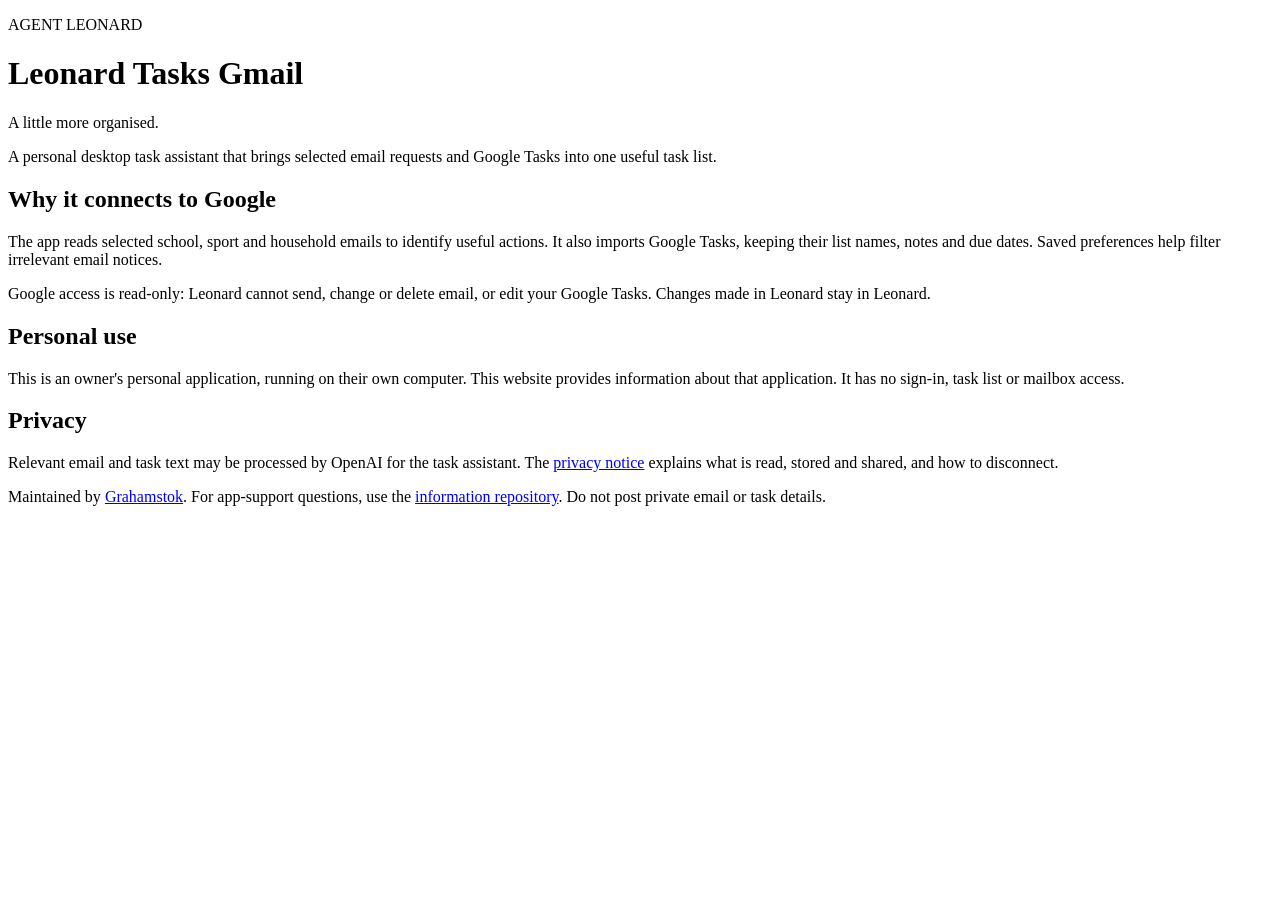
==== index.html @ 43e8476f "Publish public app information: index.html" ====
<!doctype html>
<html lang="en"><head><meta charset="utf-8"><meta name="viewport" content="width=device-width,initial-scale=1"><meta name="robots" content="noindex,nofollow"><title>Leonard Tasks Gmail</title><link rel="stylesheet" href="style.css"></head><body><main><p class="eyebrow">AGENT LEONARD</p><h1>Leonard Tasks Gmail</h1><p class="lead">A little more organised.</p><p>A personal desktop task assistant that brings selected email requests and Google Tasks into one useful task list.</p><h2>Why it connects to Google</h2><p>The app reads selected school, sport and household emails to identify useful actions. It also imports Google Tasks, keeping their list names, notes and due dates. Saved preferences help filter irrelevant email notices.</p><p>Google access is read-only: Leonard cannot send, change or delete email, or edit your Google Tasks. Changes made in Leonard stay in Leonard.</p><h2>Personal use</h2><p>This is an owner's personal application, running on their own computer. This website provides information about that application. It has no sign-in, task list or mailbox access.</p><h2>Privacy</h2><p>Relevant email and task text may be processed by OpenAI for the task assistant. The <a href="privacy.html">privacy notice</a> explains what is read, stored and shared, and how to disconnect.</p><p class="foot">Maintained by <a href="https://github.com/Grahamstok">Grahamstok</a>. For app-support questions, use the <a href="https://github.com/Grahamstok/leonard-tasks-info/issues">information repository</a>. Do not post private email or task details.</p></main></body></html>
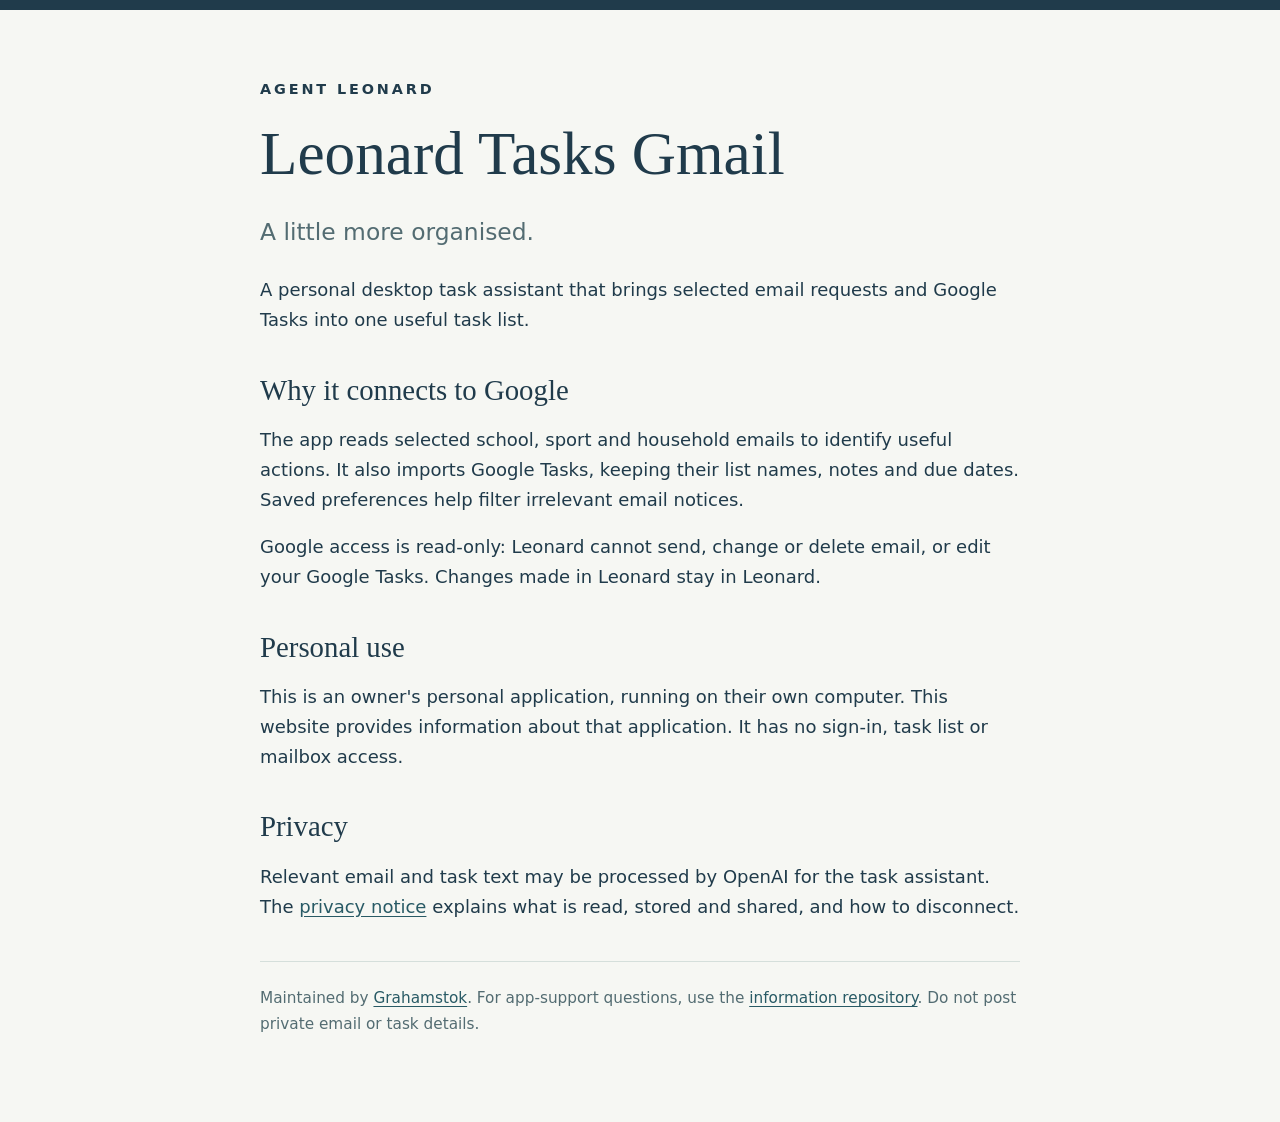
==== commit c232c0ea: "Add owner-approved Google site verification" ====
--- a/index.html
+++ b/index.html
@@ -1,2 +1,2 @@
 <!doctype html>
-<html lang="en"><head><meta charset="utf-8"><meta name="viewport" content="width=device-width,initial-scale=1"><meta name="robots" content="noindex,nofollow"><title>Leonard Tasks Gmail</title><link rel="stylesheet" href="style.css"></head><body><main><p class="eyebrow">AGENT LEONARD</p><h1>Leonard Tasks Gmail</h1><p class="lead">A little more organised.</p><p>A personal desktop task assistant that brings selected email requests and Google Tasks into one useful task list.</p><h2>Why it connects to Google</h2><p>The app reads selected school, sport and household emails to identify useful actions. It also imports Google Tasks, keeping their list names, notes and due dates. Saved preferences help filter irrelevant email notices.</p><p>Google access is read-only: Leonard cannot send, change or delete email, or edit your Google Tasks. Changes made in Leonard stay in Leonard.</p><h2>Personal use</h2><p>This is an owner's personal application, running on their own computer. This website provides information about that application. It has no sign-in, task list or mailbox access.</p><h2>Privacy</h2><p>Relevant email and task text may be processed by OpenAI for the task assistant. The <a href="privacy.html">privacy notice</a> explains what is read, stored and shared, and how to disconnect.</p><p class="foot">Maintained by <a href="https://github.com/Grahamstok">Grahamstok</a>. For app-support questions, use the <a href="https://github.com/Grahamstok/leonard-tasks-info/issues">information repository</a>. Do not post private email or task details.</p></main></body></html>
+<html lang="en"><head><meta charset="utf-8"><meta name="viewport" content="width=device-width,initial-scale=1"><meta name="google-site-verification" content="gO6tGWe3t5TjRjMa5JvpAVRXqsv6-e0-zggael1k1E8"><meta name="robots" content="noindex,nofollow"><title>Leonard Tasks Gmail</title><link rel="stylesheet" href="style.css"></head><body><main><p class="eyebrow">AGENT LEONARD</p><h1>Leonard Tasks Gmail</h1><p class="lead">A little more organised.</p><p>A personal desktop task assistant that brings selected email requests and Google Tasks into one useful task list.</p><h2>Why it connects to Google</h2><p>The app reads selected school, sport and household emails to identify useful actions. It also imports Google Tasks, keeping their list names, notes and due dates. Saved preferences help filter irrelevant email notices.</p><p>Google access is read-only: Leonard cannot send, change or delete email, or edit your Google Tasks. Changes made in Leonard stay in Leonard.</p><h2>Personal use</h2><p>This is an owner's personal application, running on their own computer. This website provides information about that application. It has no sign-in, task list or mailbox access.</p><h2>Privacy</h2><p>Relevant email and task text may be processed by OpenAI for the task assistant. The <a href="privacy.html">privacy notice</a> explains what is read, stored and shared, and how to disconnect.</p><p class="foot">Maintained by <a href="https://github.com/Grahamstok">Grahamstok</a>. For app-support questions, use the <a href="https://github.com/Grahamstok/leonard-tasks-info/issues">information repository</a>. Do not post private email or task details.</p></main></body></html>
--- a/style.css
+++ b/style.css
@@ -0,0 +1 @@
+:root{font:18px/1.65 system-ui,-apple-system,Segoe UI,sans-serif;color:#203b4b;background:#f6f7f3}*{box-sizing:border-box}body{margin:0;border-top:10px solid #203b4b}main{max-width:820px;margin:0 auto;padding:54px 30px 70px}h1,h2{font-family:Georgia,serif;font-weight:400;line-height:1.2}h1{font-size:clamp(2.2rem,7vw,3.4rem);margin:12px 0 18px}h2{font-size:1.6rem;margin:38px 0 14px}.eyebrow{font-size:.8rem;letter-spacing:.2em;font-weight:700}.lead{font-size:1.3rem;color:#536c72}a{color:#285a65;text-underline-offset:3px}a:hover{color:#162f3f}.foot{border-top:1px solid #d5dfdb;padding-top:24px;margin-top:40px;font-size:.85rem;color:#536c72}@media(max-width:600px){main{padding:30px 22px 50px}}
